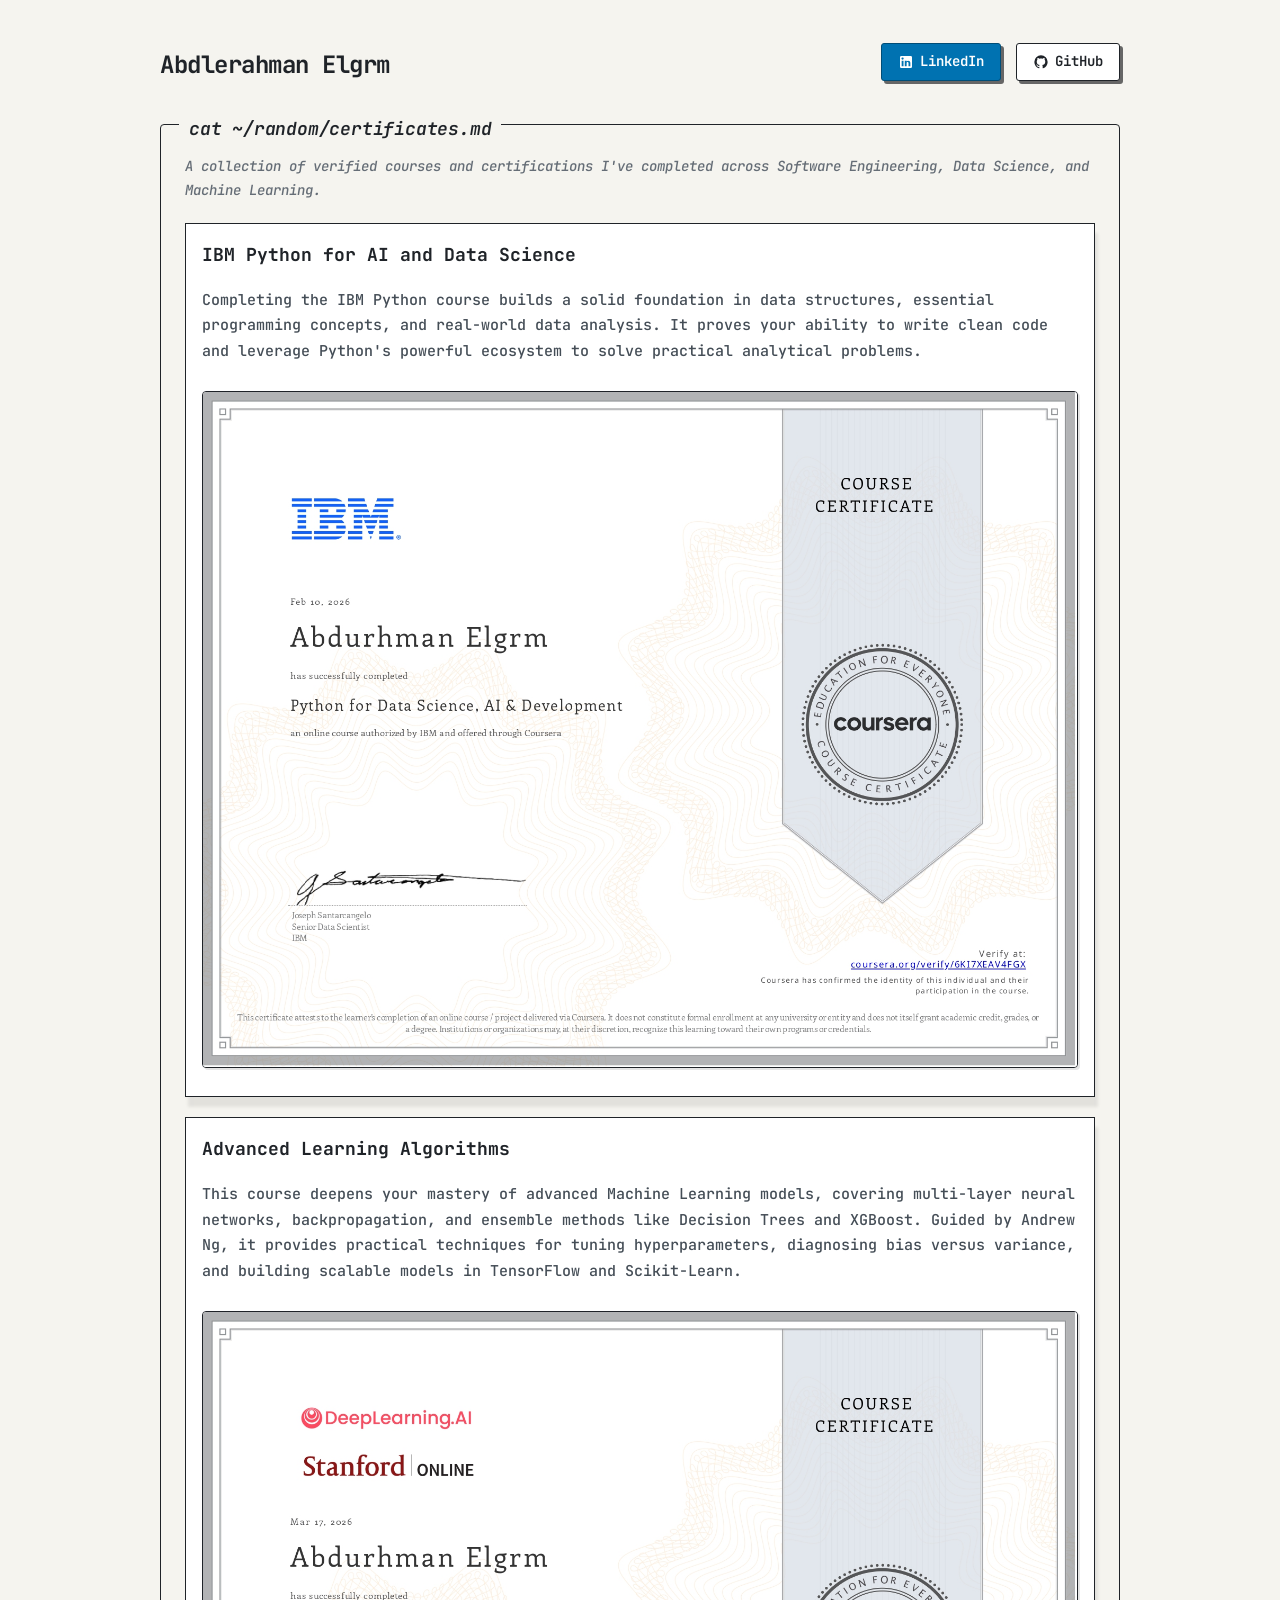
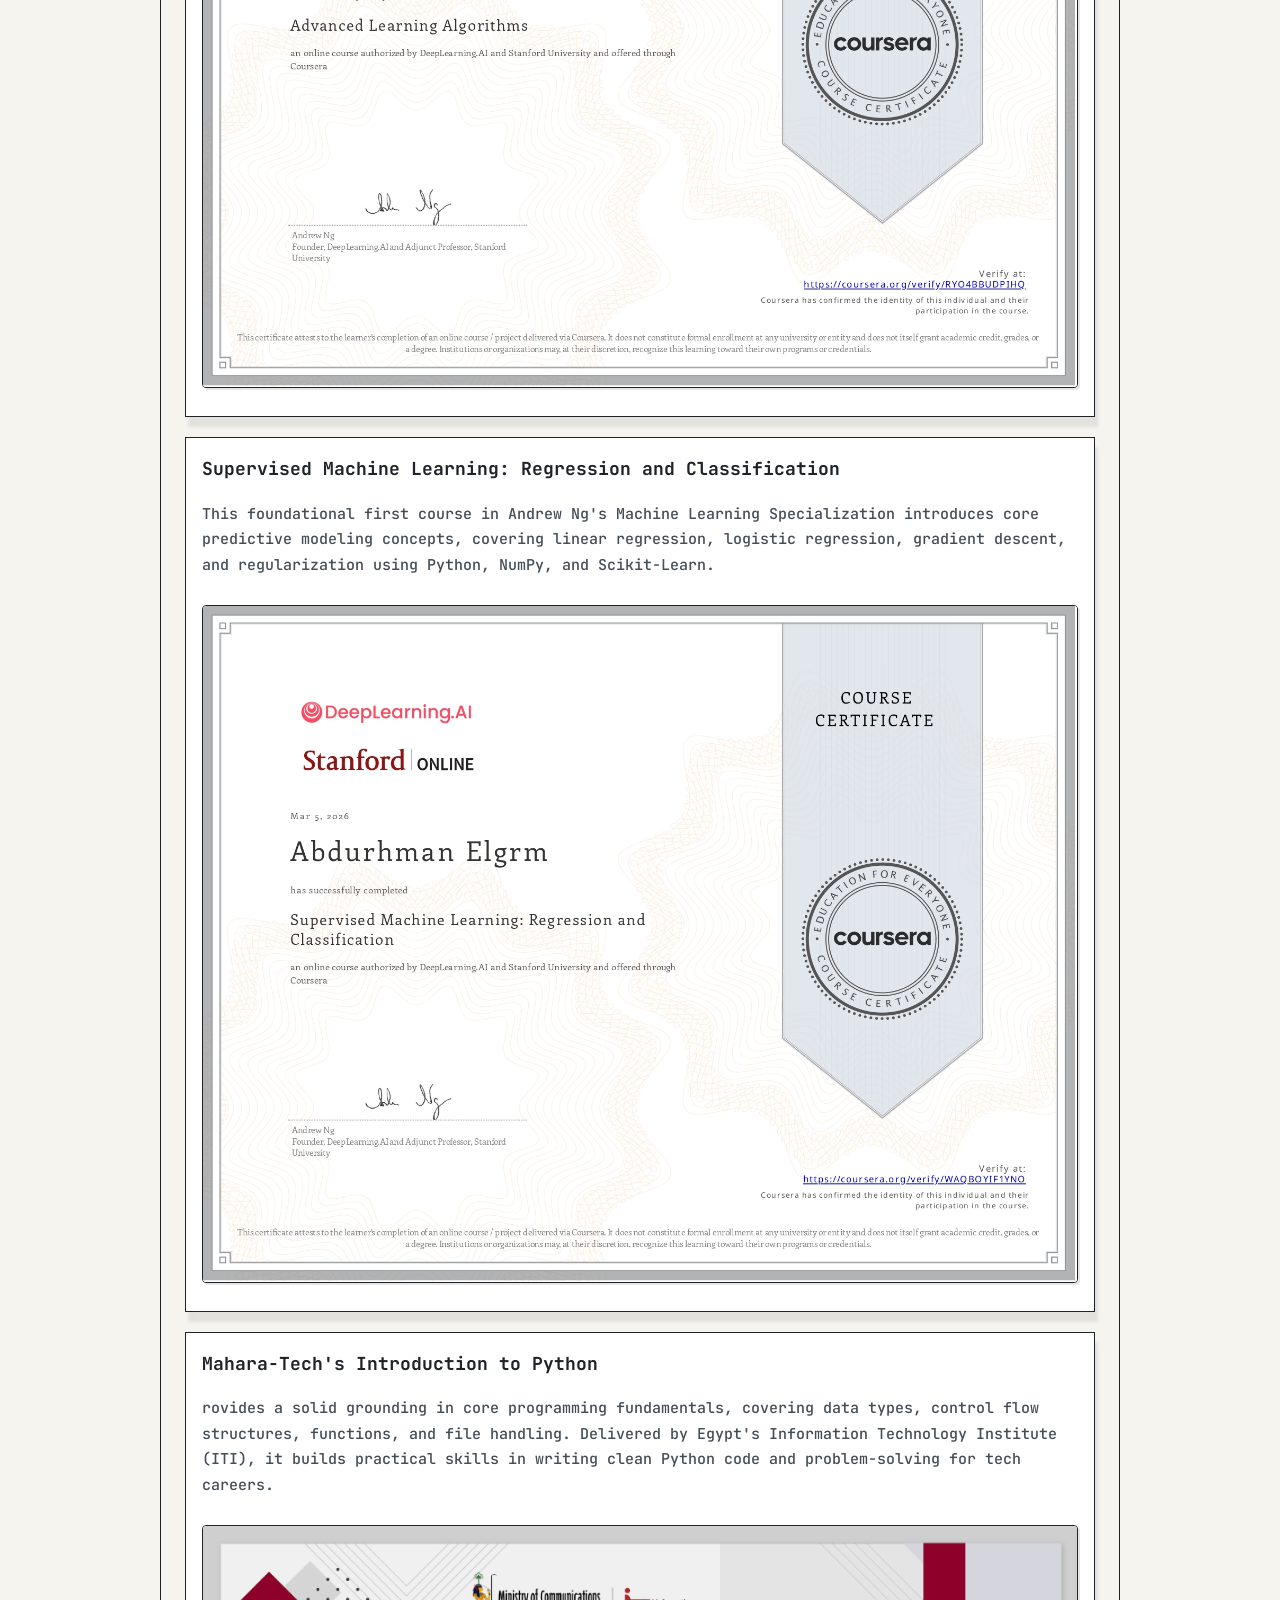
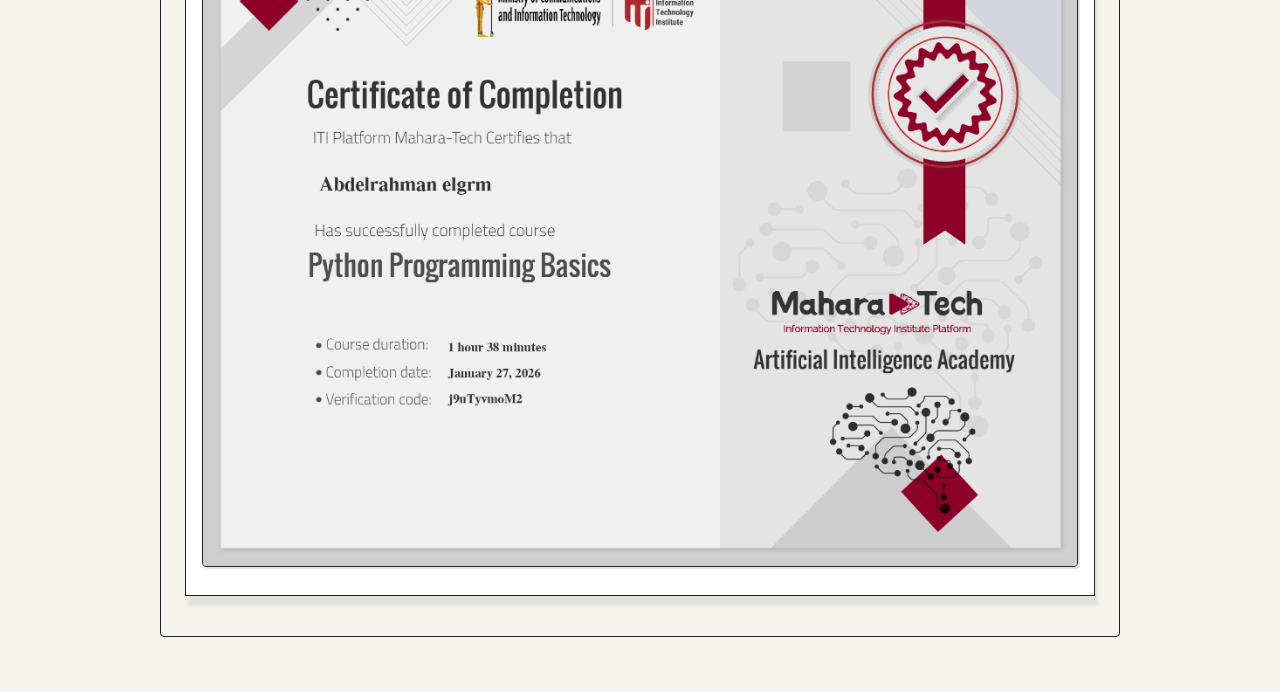
==== certificate.html @ b7257c5e "finish certificates page" ====
<!DOCTYPE html>
<html lang="en">
<head>
    <meta charset="UTF-8">
    <meta name="viewport" content="width=device-width, initial-scale=1.0">
    <title>Certificates</title>
    <link rel="stylesheet" href="style.css">
</head>
<body>
<header class="site-header">
    <h1><a href="index.html">Abdlerahman Elgrm</a></h1>
    <nav class="links">
        <!-- LinkedIn Button -->
        <a href="https://www.linkedin.com/in/abdelrahman-elgrm-075b00363/" class="btn btn-linkedin">
        <svg viewBox="0 0 24 24">
            <path d="M19 3a2 2 0 0 1 2 2v14a2 2 0 0 1-2 2H5a2 2 0 0 1-2-2V5a2 2 0 0 1 2-2h14m-.5 15.5v-5.3a3.26 3.26 0 0 0-3.26-3.26c-.85 0-1.84.52-2.28 1.3v-1.11h-2.79v8.37h2.79v-4.93c0-.77.62-1.4 1.39-1.4a1.4 1.4 0 0 1 1.4 1.4v4.93h2.75M6.88 8.56a1.68 1.68 0 0 0 1.68-1.68c0-.93-.75-1.69-1.68-1.69a1.69 1.69 0 0 0-1.69 1.69c0 .93.76 1.68 1.69 1.68m1.39 9.94v-8.37H5.5v8.37h2.77z"/>
        </svg>
        LinkedIn
        </a>

        <!-- GitHub Button -->
        <a href="https://github.com/Abdurhman-elgrm" class="btn btn-github">
        <svg viewBox="0 0 24 24">
            <path d="M12 2A10 10 0 0 0 2 12c0 4.42 2.87 8.17 6.84 9.5.5.08.66-.23.66-.5v-1.69c-2.77.6-3.36-1.34-3.36-1.34-.46-1.16-1.11-1.47-1.11-1.47-.91-.62.07-.6.07-.6 1 .07 1.53 1.03 1.53 1.03.87 1.52 2.34 1.07 2.91.83.1-.65.35-1.09.63-1.34-2.22-.25-4.55-1.11-4.55-4.92 0-1.11.38-2 1.03-2.71-.1-.25-.45-1.29.1-2.64 0 0 .84-.27 2.75 1.02.79-.22 1.65-.33 2.5-.33.85 0 1.71.11 2.5.33 1.91-1.29 2.75-1.02 2.75-1.02.55 1.35.2 2.39.1 2.64.65.71 1.03 1.6 1.03 2.71 0 3.82-2.34 4.66-4.57 4.91.36.31.69.92.69 1.85V21c0 .27.16.59.67.5C19.14 20.16 22 16.42 22 12A10 10 0 0 0 12 2z"/>
        </svg>
        GitHub
        </a>
    </nav>
</header>

<section class="terminal-block bordered-box">
    <span class="bordered-box-header">cat ~/random/certificates.md</span>
    <p class="section-note">A collection of verified courses and certifications I've completed across Software Engineering, Data Science, and Machine Learning.</p>

    <!-- Certificate 1 -->
    <div class="resourses-card">
        <h3 class="company-name">IBM Python for AI and Data Science</h3>
        <p class="resources-p">Completing the IBM Python course builds a solid foundation in data structures, essential programming concepts, and real-world data analysis. It proves your ability to write clean code and leverage Python's powerful ecosystem to solve practical analytical problems.</p>
        <div class="cert-img-container">
            <img src="certificates/Coursera 6KI7XEAV4FGX_page-0001.jpg" alt="IBM Python Certificate Preview" class="cert-img" />
        </div>

    </div>

    <!-- Certificate 2 -->
    <div class="resourses-card">
        <h3 class="company-name">Advanced Learning Algorithms</h3>
        <p class="resources-p">This course deepens your mastery of advanced Machine Learning models, covering multi-layer neural networks, backpropagation, and ensemble methods like Decision Trees and XGBoost. Guided by Andrew Ng, it provides practical techniques for tuning hyperparameters, diagnosing bias versus variance, and building scalable models in TensorFlow and Scikit-Learn.</p>
        <div class="cert-img-container">
            <img src="certificates/Coursera RYO4BBUDPIHQ_page-0001.jpg" alt="Advanced Learning Algorithms Certificate Preview" class="cert-img" />
        </div>
    </div>

    <!-- Certificate 3 -->
    <div class="resourses-card">
        <h3 class="company-name">Supervised Machine Learning: Regression and Classification</h3>
        <p class="resources-p">This foundational first course in Andrew Ng's Machine Learning Specialization introduces core predictive modeling concepts, covering linear regression, logistic regression, gradient descent, and regularization using Python, NumPy, and Scikit-Learn.</p>
        <div class="cert-img-container">
            <img src="certificates/Coursera WAQBOYIF1YNO_page-0001.jpg" alt="Supervised Machine Learning Certificate Preview" class="cert-img" />
        </div>
  
    </div>

    <!-- Certificate 4 -->
    <div class="resourses-card">
        <h3 class="company-name">Mahara-Tech's Introduction to Python</h3>
        <p class="resources-p">rovides a solid grounding in core programming fundamentals, covering data types, control flow structures, functions, and file handling. Delivered by Egypt's Information Technology Institute (ITI), it builds practical skills in writing clean Python code and problem-solving for tech careers.</p>
        <div class="cert-img-container">
            <img src="certificates/Course_Certificate_En_page-0001.jpg" alt="Full-Stack Certificate Preview" class="cert-img" />
        </div>
    </div>
</section>


    
</body>
</html>
---- style.css ----
/* Import JetBrains Mono for crisp, pleasant terminal typography */
@import url('https://fonts.googleapis.com/css2?family=JetBrains+Mono:ital,wght@0,400;0,500;0,600;0,700;1,400;1,600&display=swap');

* {
  margin: 0;
  padding: 0;
  box-sizing: border-box;
}

body {
  font-family: 'JetBrains Mono', 'Fira Code', 'Cascadia Code', 'Consolas', monospace;
  font-size: 16px;
  font-weight: 500;            /* Pleasant soft bold throughout the site */
  background-color: #F5F4EF;
  color: #1f2328;              /* Soft charcoal for comfortable reading */
  line-height: 1.7;
  padding: 20px 15px;
  -webkit-font-smoothing: antialiased;
}

a {
  color: #1f2328;
  text-decoration: none;
  transition: color 0.2s ease;
}

a:hover {
  color: #000000;
  
}

/* =========================================
   CONTAINERS & SHARED LAYOUT
========================================= */
.site-header,
.terminal-block,
.bordered-box {
  max-width: 960px;
  margin: 0 auto 35px auto;
}

/* =========================================
   HEADER SECTION
========================================= */
.site-header {
  display: flex;
  justify-content: space-between;
  align-items: center;
  padding-top: 15px;
  flex-wrap: wrap;
  gap: 15px;
}

.site-header h1 a {
  color: #1f2328;
  font-size: 1.5rem;
  font-weight: 700;
  letter-spacing: -0.5px;
}

.site-header h1 a:hover {
  background-color: transparent;
  color: #1f2328;
}

.links {
  display: flex;
  align-items: center;
  gap: 15px;
}

/* =========================================
   BORDERED BOX & FLOATING HEADERS
========================================= */
.bordered-box {
  position: relative;
  border: 1.5px solid #1f2328;
  background-color: #F5F4EF;
  padding: 24px;
  border-radius: 4px;
}

.bordered-box-header {
  color: #1f2328;
  position: absolute;
  top: -11px;
  left: 18px;
  background-color: #F5F4EF;
  padding: 0 10px;
  font-family: inherit;
  font-style: italic;
  font-weight: 600;            /* Soft-bold command prompt */
  font-size: 18px;
  letter-spacing: -0.2px;
}

.bordered-box-body {
  display: flex;
  justify-content: space-between;
  align-items: center;
  flex-wrap: wrap;
  gap: 15px;
}

.section-note {
  font-size: 14px;
  font-weight: 500;
  font-style: italic;
  margin: 6px 0 18px 0;
  color: #656d76;
}

p {
  color: #24292f;
  font-size: 15.5px;
  font-weight: 500;            /* Soft bold text */
  line-height: 1.7;
}

/* =========================================
   RETRO BUTTON SYSTEM
========================================= */
.btn {
  display: inline-flex;
  align-items: center;
  justify-content: center;
  gap: 6px;
  padding: 6px 16px;
  font-family: inherit;
  font-size: 14px;
  font-weight: 600;
  text-decoration: none;
  border: 1.5px solid #1f2328;
  box-shadow: 3px 3px 0px #666666;
  cursor: pointer;
  border-radius: 3px;
  transition: transform 0.1s ease, box-shadow 0.1s ease;
}

.btn:active {
  transform: translate(2px, 2px);
  box-shadow: 1px 1px 0px #666666;
}

.btn svg {
  width: 16px;
  height: 16px;
  fill: currentColor;
}

.btn-linkedin {
  background-color: #0072b1;
  color: #ffffff;
  border-color: #004d77;
}

.btn-linkedin:hover {
  color: #ffffff;
  background-color: #000000;
}

.btn-github {
  background-color: #ffffff;
  color: #1f2328;
}

.btn-github svg {
  fill: #1f2328;
}
.btn-github:hover {
  background-color: #000000;
  color: white;
}

.btn-resources {
  background-color: #ffffff;
  color: #1f2328;
}
.btn-resources:hover {
  background-color: #000000;
  color: white;
}


.btn-details {
  width: 75px;
  height: 25px;
  padding: 0;
  font-size: 13px;
  font-weight: 600;
  background-color: #ffffff;
  color: #1f2328;
  line-height: 1;
  gap: 0;
  box-shadow: 2px 2px 0px #888888;
}

.btn-details:hover {
  background-color: #000000;
  color: white;
}

/* =========================================
   BIO SECTION
========================================= */
.bio {
  display: flex;
  justify-content: space-between;
  align-items: flex-start;
  gap: 35px;
  flex-wrap: wrap;
  margin-top: 8px;
}

.bio-text {
  flex: 1;
  min-width: 280px;
}

.bio-text p {
  font-size: 16px;
  font-weight: 500;            /* Pleasant readable soft bold */
  line-height: 1.75;
  margin-bottom: 18px;
  color: #24292f;
}

.bio-text p:last-child {
  margin-bottom: 0;
}

.bio-pic {
  position: relative;
  width: 240px;
  height: 310px;
  margin-top: 6px;
  border-radius: 8px;
  border: 1.5px solid #1f2328;
  overflow: hidden;
  cursor: pointer;
  flex-shrink: 0;
  box-shadow: 4px 4px 0px rgba(0, 0, 0, 0.15);
  transition: border-color 0.3s ease, box-shadow 0.3s ease, transform 0.3s ease;
}

.bio-pic img {
  position: absolute;
  top: 0;
  left: 0;
  width: 100%;
  height: 100%;
  object-fit: cover;
  transition: opacity 0.4s ease, transform 0.4s ease;
}

.bio-pic .img-primary {
  opacity: 1;
}

.bio-pic .img-hover {
  opacity: 0;
}

.bio-pic:hover {
  border-color: #0969da;
  box-shadow: 6px 6px 0px rgba(9, 105, 218, 0.25);
  transform: translateY(-2px);
}

.bio-pic:hover .img-primary {
  opacity: 0;
  transform: scale(1.04);
}

.bio-pic:hover .img-hover {
  opacity: 1;
  transform: scale(1.04);
}

/* =========================================
   EXPERIENCE SECTION
========================================= */
.experience-card {
  display: flex;
  justify-content: space-between;
  align-items: flex-start;
  background-color: #ffffff;
  border: 1.5px solid #1f2328;
  border-radius: 6px;
  padding: 16px 18px;
  width: 100%;
  box-sizing: border-box;
  margin-bottom: 16px;
  box-shadow: 3px 3px 0px rgba(0, 0, 0, 0.08);
  transition: transform 0.2s ease, box-shadow 0.2s ease;
}

.experience-card:hover {
  transform: translateY(-1px);
  box-shadow: 4px 4px 0px rgba(0, 0, 0, 0.12);
}

.experience-card:last-child {
  margin-bottom: 0;
}

.card-left {
  display: flex;
  gap: 16px;
  align-items: flex-start;
}

.logo-container {
  width: 48px;
  height: 48px;
  border: 1px solid #d0d7de;
  border-radius: 6px;
  display: flex;
  align-items: center;
  justify-content: center;
  flex-shrink: 0;
  background-color: #fafbfc;
  overflow: hidden;
  padding: 4px;
}

/* Larger Logo for Projects */
.logo-container.project1,
.logo-container.logo-large {
  width: 70px;                /* Bigger width */
  height: 70px;               /* Bigger height */
  border-radius: 8px;
  padding: 6px;
}

.logo-container img {
  width: 100%;
  height: 100%;
  object-fit: contain;
}

.details {
  display: flex;
  flex-direction: column;
}

.company-name {
  font-size: 18px;
  font-weight: 700;
  color: #1f2328;
  margin-bottom: 2px;
}

.job-title {
  font-size: 14.5px;
  font-weight: 500;
  color: #57606a;
  margin-bottom: 8px;
}

.card-right {
  display: flex;
  flex-direction: column;
  align-items: flex-end;
  gap: 4px;
  text-align: right;
}

.card-right .date {
  font-size: 13.5px;
  font-weight: 600;
  color: #57606a;
}

.card-right .GPA {
  font-size: 13px;
  font-weight: 700;
  color: #57606a;
  background-color: #F5F4EF;
  border: 1px solid #05080a66;
  padding: 2px 8px;
  border-radius: 12px;
}

.experience-desc {
  font-size: 14px;
  font-weight: 500;
  color: #444d56;
  line-height: 1.6;
  margin-top: 6px;
  max-width: 620px;
}

.experience-desc strong {
  color: #0969da;
  font-weight: 700;
}

.project1,
.logo-container.project1 {
  width: 140px;
  height: 80px;
  background-color: rgba(0, 0, 0, 0.886);
}
.project2,
.logo-container.project2 {
  width: 140px;
  height: 80px;
  background-color: white;
}
.project3,
.logo-container.project3 {
  width: 140px;
  height: 80px;
  background-color: rgb(56, 54, 54);
}
.project4,
.logo-container.project4 {
  width: 140px;
  height: 80px;
  background-color: rgb(12, 12, 12);
}
.dash-list {
  list-style: none;
}

.dash-list li {
  margin-bottom: 6px;
}

.dash-list li::before {
  content: "- ";
  color: #8b949e;
}
.resourses-card{
  display: flex;
  justify-content: space-between;
  align-items: flex-start;
  background-color: #ffffff;
  border: 1.5px solid #1f2328;
  padding: 16px 16px;
  width: 100%;
  box-sizing: border-box;
  margin-bottom: 16px;
  box-shadow: 3px 10px 3px rgba(0, 0, 0, 0.08);
  transition: transform 0.2s ease, box-shadow 0.2s ease;
  flex-direction: column;
  gap: 15px;
  margin-top: 20px;
  


}
.resources-p{
  font-size: 15px;
  font-style: normal;
  color: #444d56;
}

.book-category {
  color: #8b949e;
  font-size: 0.8rem;
  margin: 16px 0 8px 0;
  letter-spacing: 0.03em;
}

.book-title {
  color: #c9d1d9;
}

.book-author {
  color: #8b949e;
  font-size: 0.88rem;
}

.random-links {
  display: flex;
  gap: 0;
  margin-top: 16px;
}

.btn-random {
  flex: 1;
  text-align: left;
  background-color: #F5F4EF;
  color: #000000;
  border: 1.5px solid #ffffff;
  padding: 10px 0;
  font-family: 'JetBrains Mono', 'Fira Code', 'Cascadia Code', 'Consolas', monospace;
  font-size: 0.9rem;
  font-weight: 600;
  transition: background-color 0.2s, color 0.2s;
  border-radius: 0;
  margin: 2px;

  
}

.btn-random + .btn-random {
  border-left: none;
}

.btn-random:hover {
  background-color: rgb(43, 43, 43);
  color: white;
  text-decoration: none;
}
.stage {
  position: relative;          /* anchor for absolute children */
  width: 100%;
  height: 520px;
  background-color: #111;
  background-image:
    linear-gradient(rgba(255,255,255,0.03) 1px, transparent 1px),
    linear-gradient(90deg, rgba(255,255,255,0.03) 1px, transparent 1px);
  background-size: 40px 40px;  /* grid lines */
  overflow: hidden;             /* covers that drift out vanish at the edge */
  border: 1.5px solid #1f2328;
  border-bottom: none;
  border-radius: 4px 4px 0 0;
}

/* ── Each album cover ── */
.cover {
  position: absolute;          /* free-floats inside .stage */
  width: 90px;
  height: 90px;
  object-fit: cover;
  cursor: pointer;
  border: 2px solid transparent;
  transition: border-color 0.2s;
  user-select: none;
}

.cover:hover {
  border-color: #00e5ff;       /* highlight on hover */
  z-index: 10;
}

.cover.paused {
  border-color: #ff4d4d;       /* red border when frozen */
  opacity: 0.85;
}

/* --- Top-Left Control Panel --- */
.music-controls {
  position: absolute;
  top: 15px;
  left: 15px;
  background: rgba(245, 244, 239, 0.95);
  color: #1f2328;
  padding: 12px 16px;
  font-family: 'JetBrains Mono', monospace;
  font-size: 13px;
  z-index: 100;
  border-radius: 4px;
  box-shadow: 0 4px 12px rgba(0,0,0,0.3);
  min-width: 200px;
}

.controls-title {
  font-weight: bold;
  font-size: 14px;
  margin-bottom: 2px;
}

.controls-sub {
  color: #555;
  font-size: 12px;
}

.speed-row {
  margin-top: 10px;
  display: flex;
  flex-direction: column;
  gap: 4px;
  font-size: 12px;
}

.speed-row input[type="range"] {
  width: 100%;
  accent-color: #000;
  cursor: pointer;
}

/* --- Bottom-Left Hover Card --- */
.hover-card {
  position: absolute;
  bottom: 20px;
  left: 20px;
  background: rgba(245, 244, 239, 0.95);
  color: #1f2328;
  padding: 12px 16px;
  display: flex;
  align-items: center;
  gap: 14px;
  z-index: 100;
  border-radius: 4px;
  box-shadow: 0 4px 15px rgba(0,0,0,0.4);
  opacity: 0;
  transition: opacity 0.2s ease;
  pointer-events: none;
  min-width: 240px;
}

.hover-card.visible {
  opacity: 1;
}

.tooltip-thumb {
  width: 50px;
  height: 50px;
  object-fit: cover;
  border: 1px solid #1f2328;
  flex-shrink: 0;
}

.hover-info {
  display: flex;
  flex-direction: column;
}

.hover-label {
  font-size: 11px;
  color: #777;
  font-family: monospace;
}

.tooltip-album {
  font-size: 15px;
  font-weight: bold;
  margin: 2px 0 0 0;
  color: #000;
}

.tooltip-artist {
  font-size: 13px;
  color: #444;
  margin: 0;
}

/* --- Mood Lists Section --- */
.mood-container {
  margin-top: 0;
  display: flex;
  flex-direction: column;
  gap: 18px;
  background-color: #E8E6DF;
  padding: 22px;
  border: 1.5px solid #1f2328;
  border-radius: 0 0 4px 4px;
  width: 100%;
}

.mood-row {
  display: flex;
  align-items: flex-start;
  gap: 15px;
}

.mood-tag {
  font-family: 'JetBrains Mono', monospace;
  font-weight: 800;
  font-size: 11px;
  line-height: 1.2;
  padding: 10px 12px;
  text-align: center;
  min-width: 85px;
  color: #1f2328;
  letter-spacing: 0.5px;
  flex-shrink: 0;
}

.tag-cyan {
  background-color: #4ee0b5;
}

.tag-coral {
  background-color: #ff6565;
}

.mood-headliners {
  font-family: 'JetBrains Mono', monospace;
  font-weight: 800;
  font-size: 15px;
  line-height: 1.25;
  color: #1f2328;
  min-width: 140px;
  flex-shrink: 0;
}

.mood-artists {
  font-family: 'JetBrains Mono', monospace;
  font-size: 11.5px;
  font-weight: 700;
  color: #333;
  line-height: 1.6;
  letter-spacing: 0.2px;
}

/* --- Certificate Preview Images --- */
.cert-img-container {
  width: 100%;
  margin: 12px 0;
  border: 1.5px solid #1f2328;
  border-radius: 4px;
  overflow: hidden;
  background-color: #fafbfc;
  box-shadow: 2px 2px 0px rgba(0, 0, 0, 0.1);
}

.cert-img {
  width: 100%;
  height: auto;
  display: block;
  object-fit: contain;
  transition: transform 0.2s ease;
}

.cert-img:hover {
  transform: scale(1.01);
}
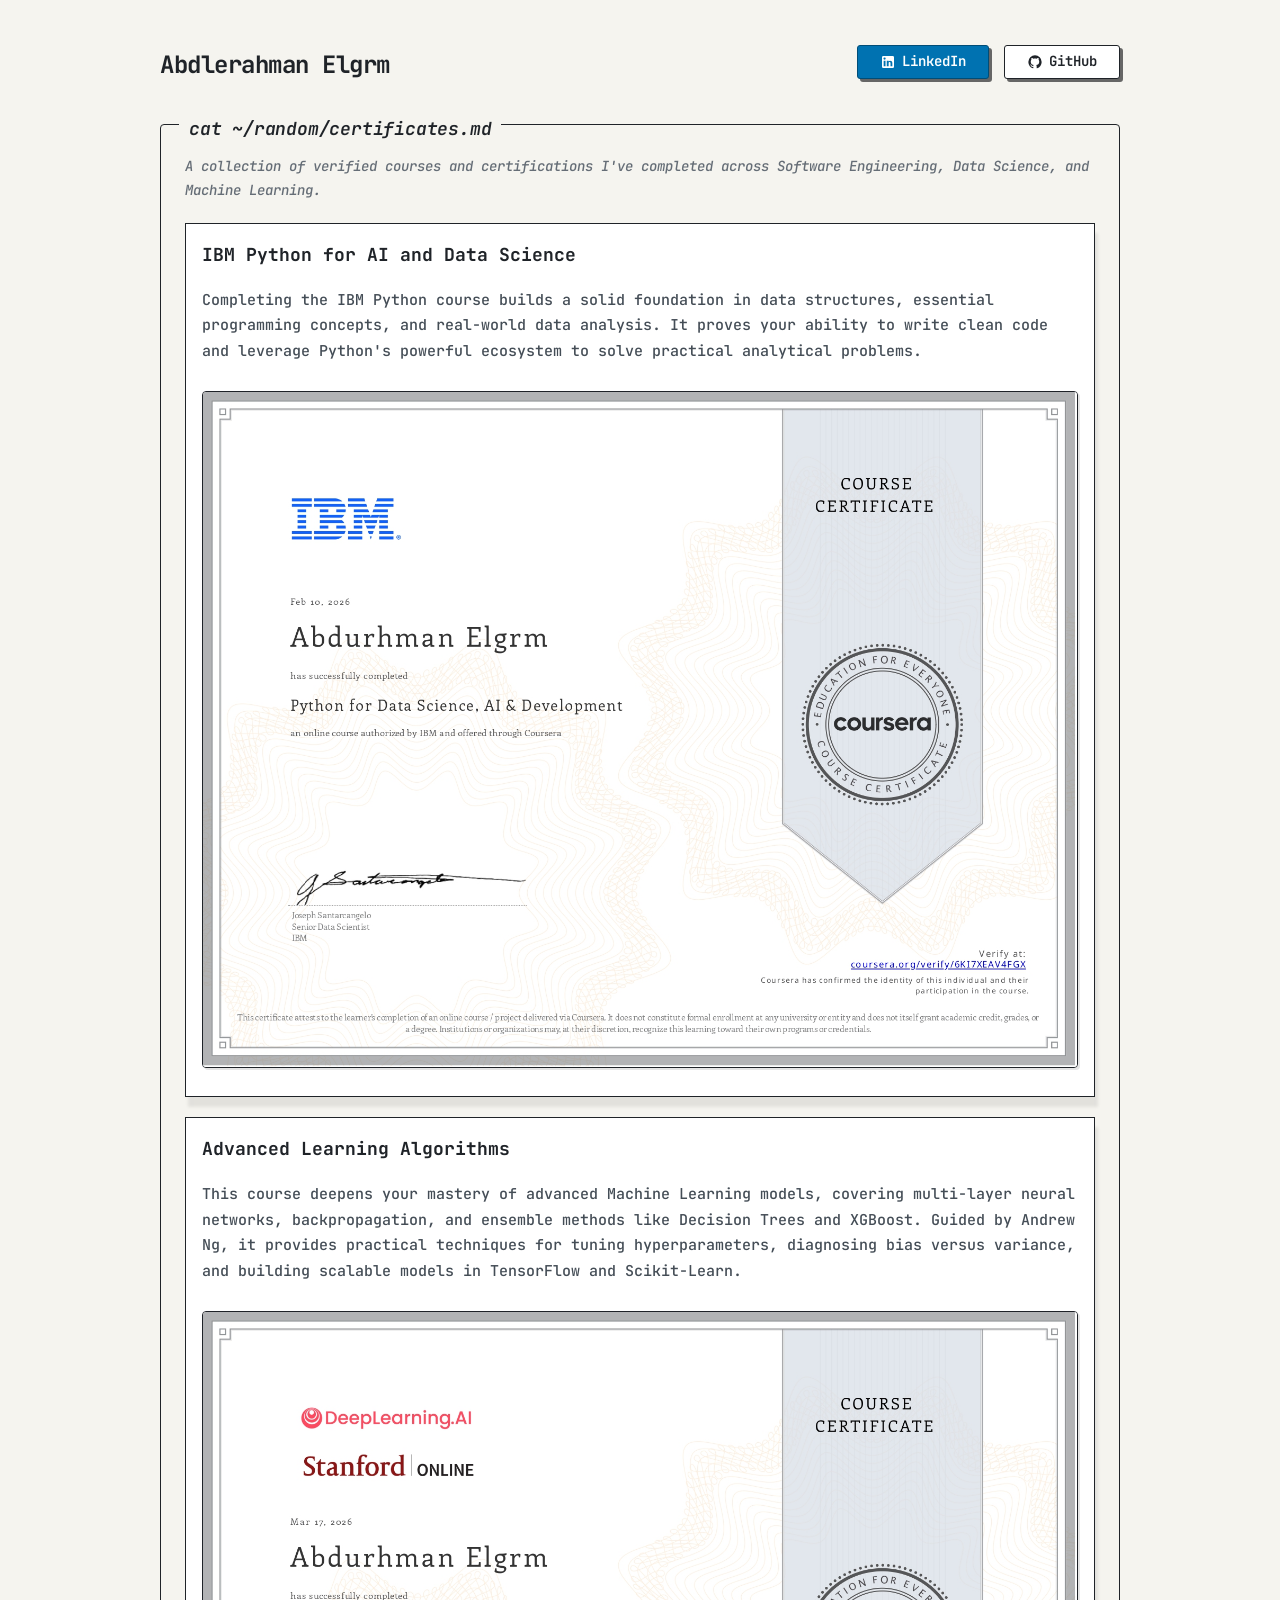
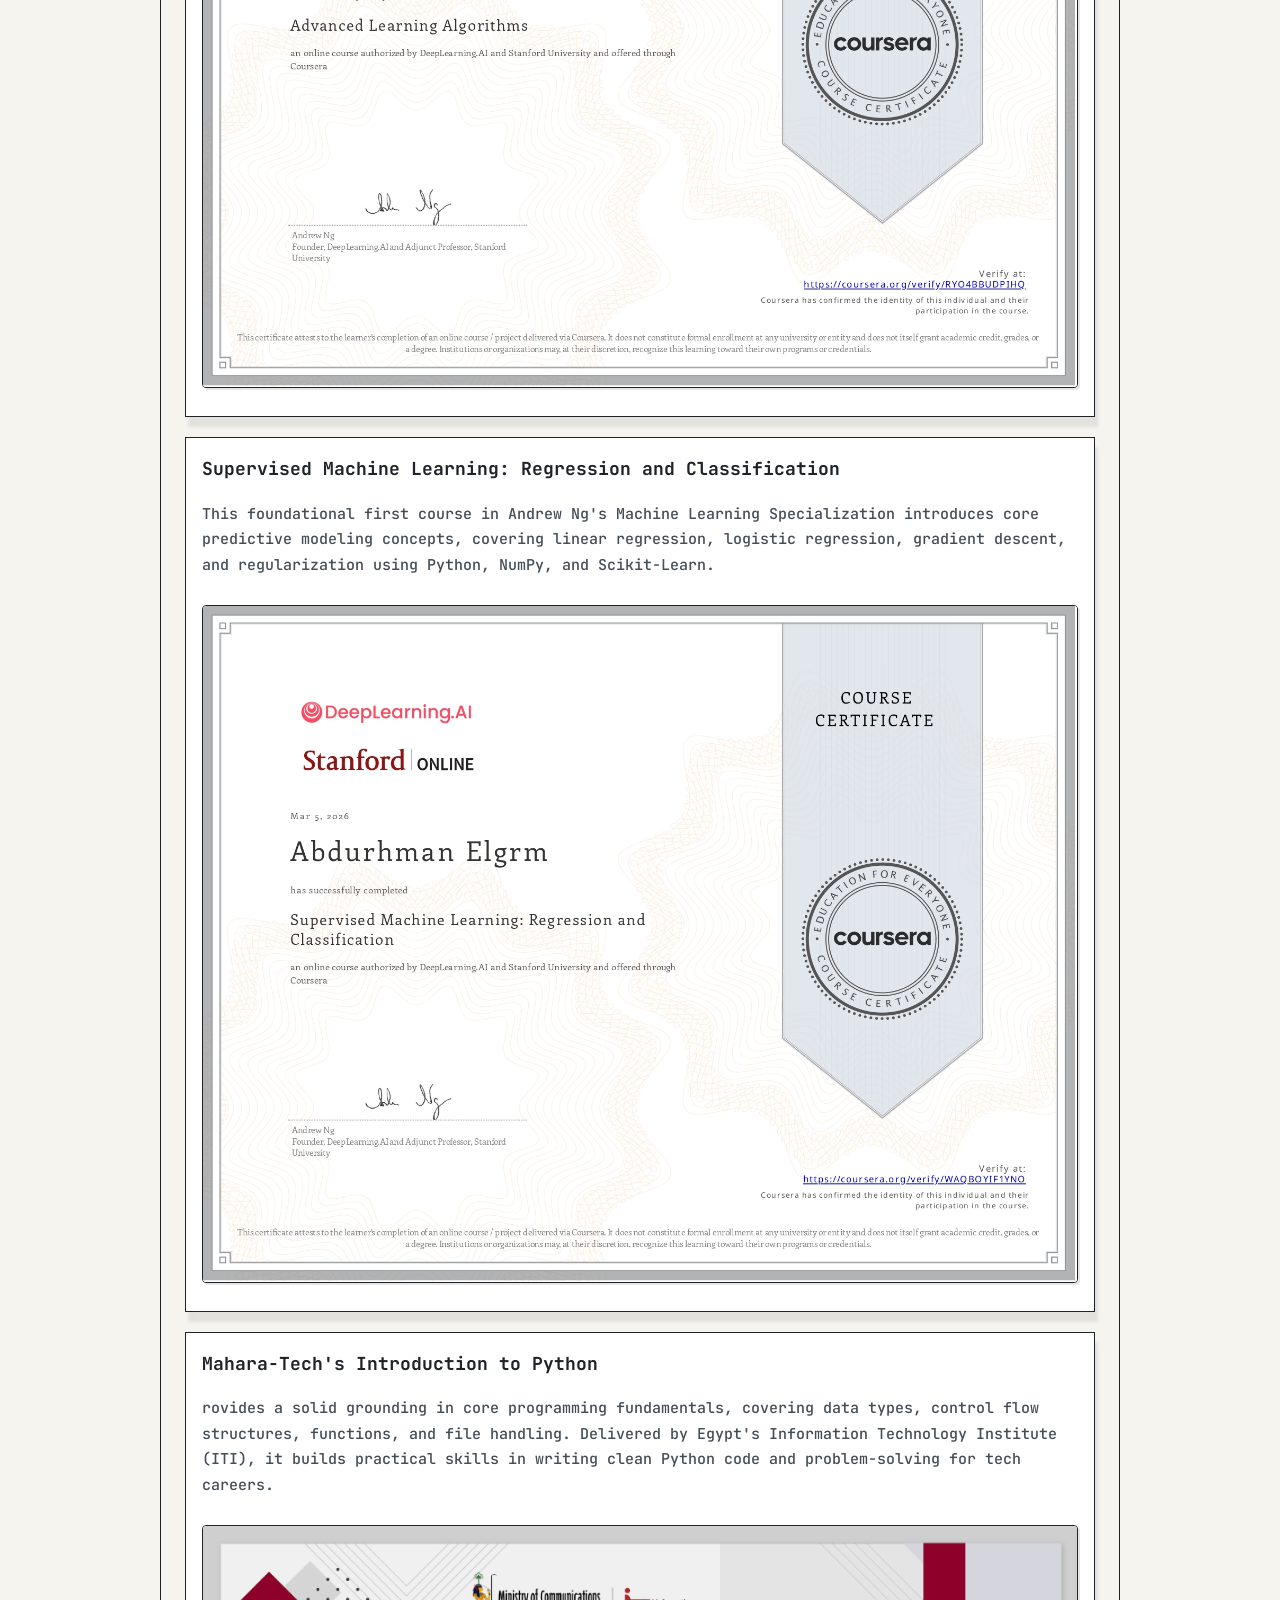
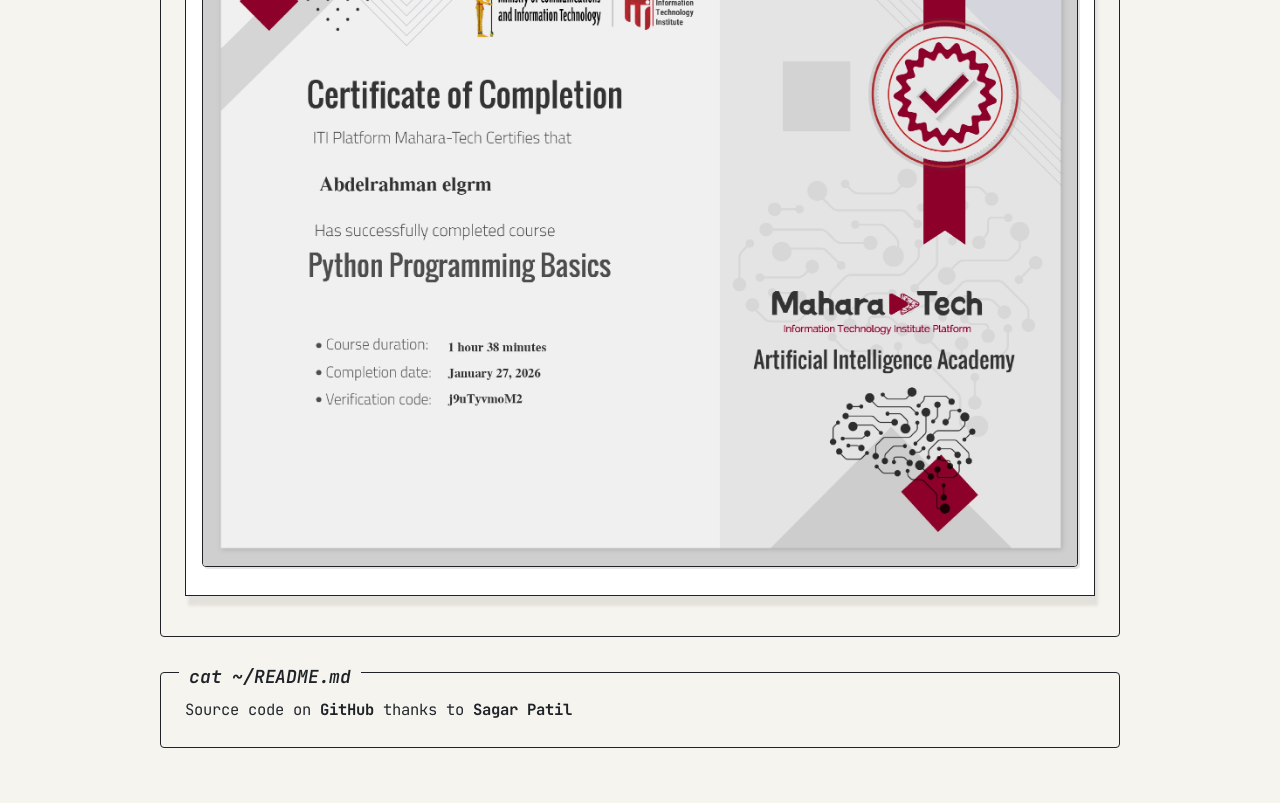
==== commit 806bea43: "final touches" ====
--- a/certificate.html
+++ b/certificate.html
@@ -4,6 +4,8 @@
     <meta charset="UTF-8">
     <meta name="viewport" content="width=device-width, initial-scale=1.0">
     <title>Certificates</title>
+    <link rel="icon" type="image/png" href="favicon.png">
+    <link rel="shortcut icon" href="favicon.png" type="image/png">
     <link rel="stylesheet" href="style.css">
 </head>
 <body>
@@ -71,7 +73,9 @@
     </div>
 </section>
 
-
-    
+<div class="bordered-box">
+    <span class="bordered-box-header">cat ~/README.md</span>
+    <div class="bordered-box-body"><p>Source code on <a href="https://github.com/sagarreddypatil/portfolio-website">GitHub</a> thanks to <a>Sagar Patil</a></p></div>
+</div>
 </body>
 </html>
--- a/style.css
+++ b/style.css
@@ -125,7 +125,7 @@
   align-items: center;
   justify-content: center;
   gap: 6px;
-  padding: 6px 16px;
+  padding: 4px 22px;
   font-family: inherit;
   font-size: 14px;
   font-weight: 600;
@@ -720,3 +720,215 @@
 .cert-img:hover {
   transform: scale(1.01);
 }
+.category-tag {
+  display: inline-block;
+  background-color: #e0e7ff;
+  color: #3730a3;
+  font-size: 11px;
+  font-weight: 700;
+  padding: 3px 8px;
+  border-radius: 2px;
+  margin-bottom: 15px;
+  letter-spacing: 0.5px;
+  margin-top: 15px;
+}
+
+.accordion {
+  display: flex;
+  flex-direction: column;
+  gap: 12px;
+}
+
+.accordion-item {
+  background-color: #ffffff;
+  border: 1.5px solid #1f2328;
+  border-radius: 4px;
+  overflow: hidden;
+  box-shadow: 2px 2px 0px rgba(0,0,0,0.08);
+}
+
+.accordion-header {
+  display: flex;
+  justify-content: space-between;
+  align-items: center;
+  padding: 14px 18px;
+  cursor: pointer;
+  user-select: none;
+  background-color: #ffffff;
+  transition: background-color 0.2s ease;
+}
+
+.accordion-header:hover {
+  background-color: #f6f8fa;
+}
+
+.question-text {
+  font-weight: 700;
+  font-size: 15px;
+  color: #1f2328;
+}
+
+.header-actions {
+  display: flex;
+  align-items: center;
+  gap: 6px;
+}
+
+.permalink-btn,
+.toggle-icon {
+  display: inline-flex;
+  align-items: center;
+  justify-content: center;
+  width: 24px;
+  height: 24px;
+  border: 1px solid #d0d7de;
+  background-color: #fafbfc;
+  font-family: monospace;
+  font-size: 13px;
+  color: #57606a;
+  border-radius: 3px;
+}
+
+.accordion-body {
+  max-height: 0;
+  overflow: hidden;
+  transition: max-height 0.3s ease, padding 0.3s ease;
+  padding: 0 18px;
+  border-top: 0px solid #e1e4e8;
+  background-color: #ffffff;
+  font-weight: 300;
+  font-size: 6px;
+}
+
+.accordion-body p {
+  font-weight: 300;
+  font-size: 13px;
+}
+
+/* Expanded state */
+.accordion-item.active .accordion-body {
+  max-height: 200px; /* Adjust according to text length */
+  padding: 14px 18px;
+  border-top: 1px solid #e1e4e8;
+}
+
+.accordion-item.active .accordion-header {
+  border-bottom: 1px solid #e1e4e8;
+}
+.bordered-box-body.p {
+  font-size: 13px;
+  color: #24292f;
+}
+
+.bordered-box-body p {
+  font-weight: normal;
+}
+
+.bordered-box-body p a {
+  font-weight: bold;
+}
+
+.bio-text p {
+  font-weight: normal;
+}
+/* Hidden by default, covers the full screen */
+/* Isolated Modal Overlay */
+.alaraby-modal-overlay {
+  display: none; /* Hidden by default */
+  position: fixed;
+  top: 0;
+  left: 0;
+  width: 100%;
+  height: 100%;
+  background-color: rgba(0, 0, 0, 0.5);
+  justify-content: center;
+  align-items: center;
+  z-index: 9999; /* Keeps it safely on top of everything else */
+}
+
+/* Isolated Modal Container Box */
+.alaraby-modal-content {
+  background: #ffffff;
+  width: 90%;
+  max-width: 800px;
+  max-height: 85vh;
+  border-radius: 4px;
+  display: flex;
+  flex-direction: column;
+  box-shadow: 0 4px 15px rgba(0,0,0,0.2);
+  box-sizing: border-box;
+}
+
+/* Modal Header */
+.alaraby-modal-header {
+  display: flex;
+  justify-content: space-between;
+  align-items: flex-start;
+  padding: 20px;
+  border-bottom: 1px solid #e0e0e0;
+}
+
+.alaraby-modal-header h2 {
+  margin: 0 0 4px 0;
+  font-size: 20px;
+}
+
+.alaraby-modal-header p {
+  margin: 0;
+  color: #666;
+  font-size: 14px;
+}
+
+/* Unique Close Button */
+.alaraby-close-btn {
+  background: #f8f8f8;
+  border: 1px solid #ccc;
+  font-size: 18px;
+  width: 30px;
+  height: 30px;
+  cursor: pointer;
+  display: flex;
+  align-items: center;
+  justify-content: center;
+  border-radius: 4px;
+}
+
+/* Scrollable Body Section */
+.alaraby-modal-body {
+  padding: 20px;
+  overflow-y: auto; 
+  max-height: 60vh;
+}
+
+/* Grid Layout for Pictures */
+.alaraby-image-grid {
+  display: grid;
+  grid-template-columns: 1fr 1fr;
+  gap: 20px;
+}
+
+/* Individual Card Styling */
+.alaraby-img-card {
+  border: 1px solid #dcdcdc;
+  padding: 10px;
+  background: #fff;
+}
+
+.alaraby-img-card img {
+  width: 100%;
+  height: auto;
+  display: block;
+}
+
+.alaraby-img-card p {
+  margin: 10px 0 0 0;
+  font-size: 14px;
+  color: #333;
+}
+
+/* Responsive layout for smaller screens */
+@media (max-width: 600px) {
+  .alaraby-image-grid {
+    grid-template-columns: 1fr;
+  }
+}
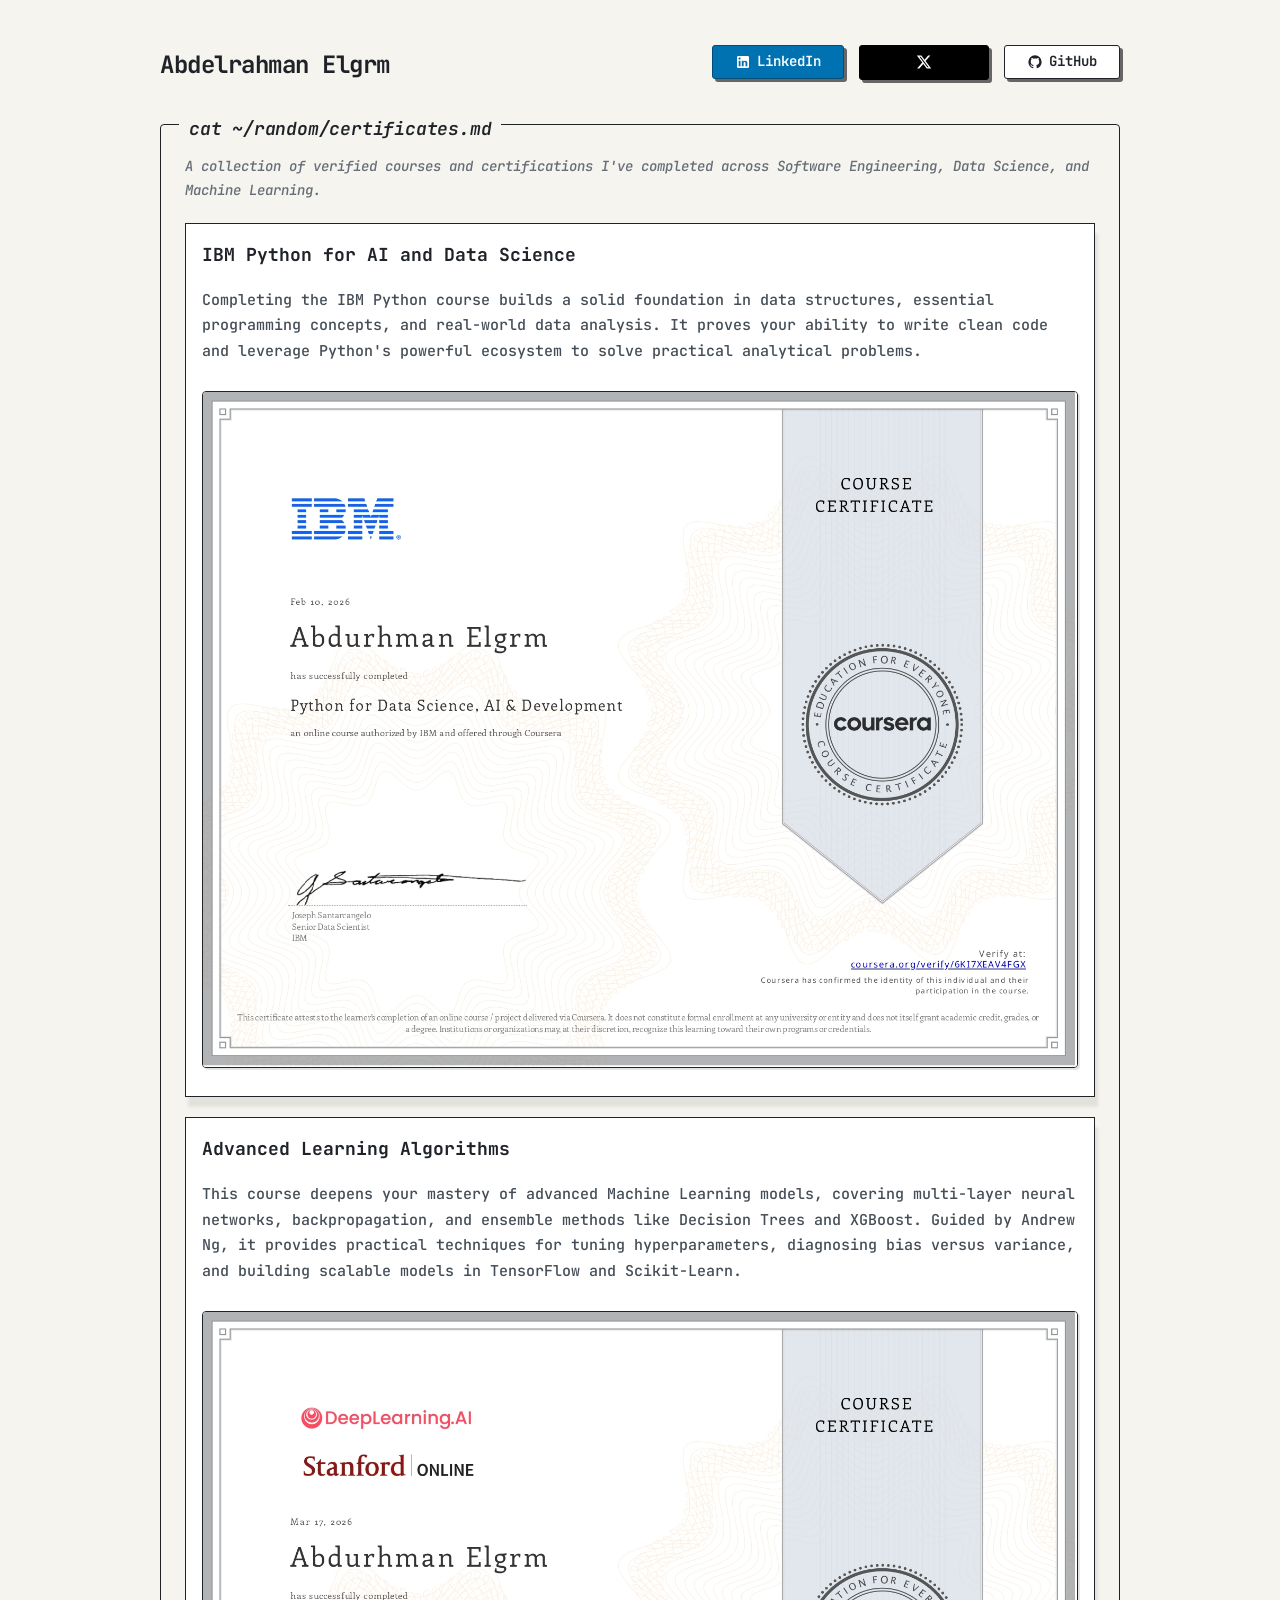
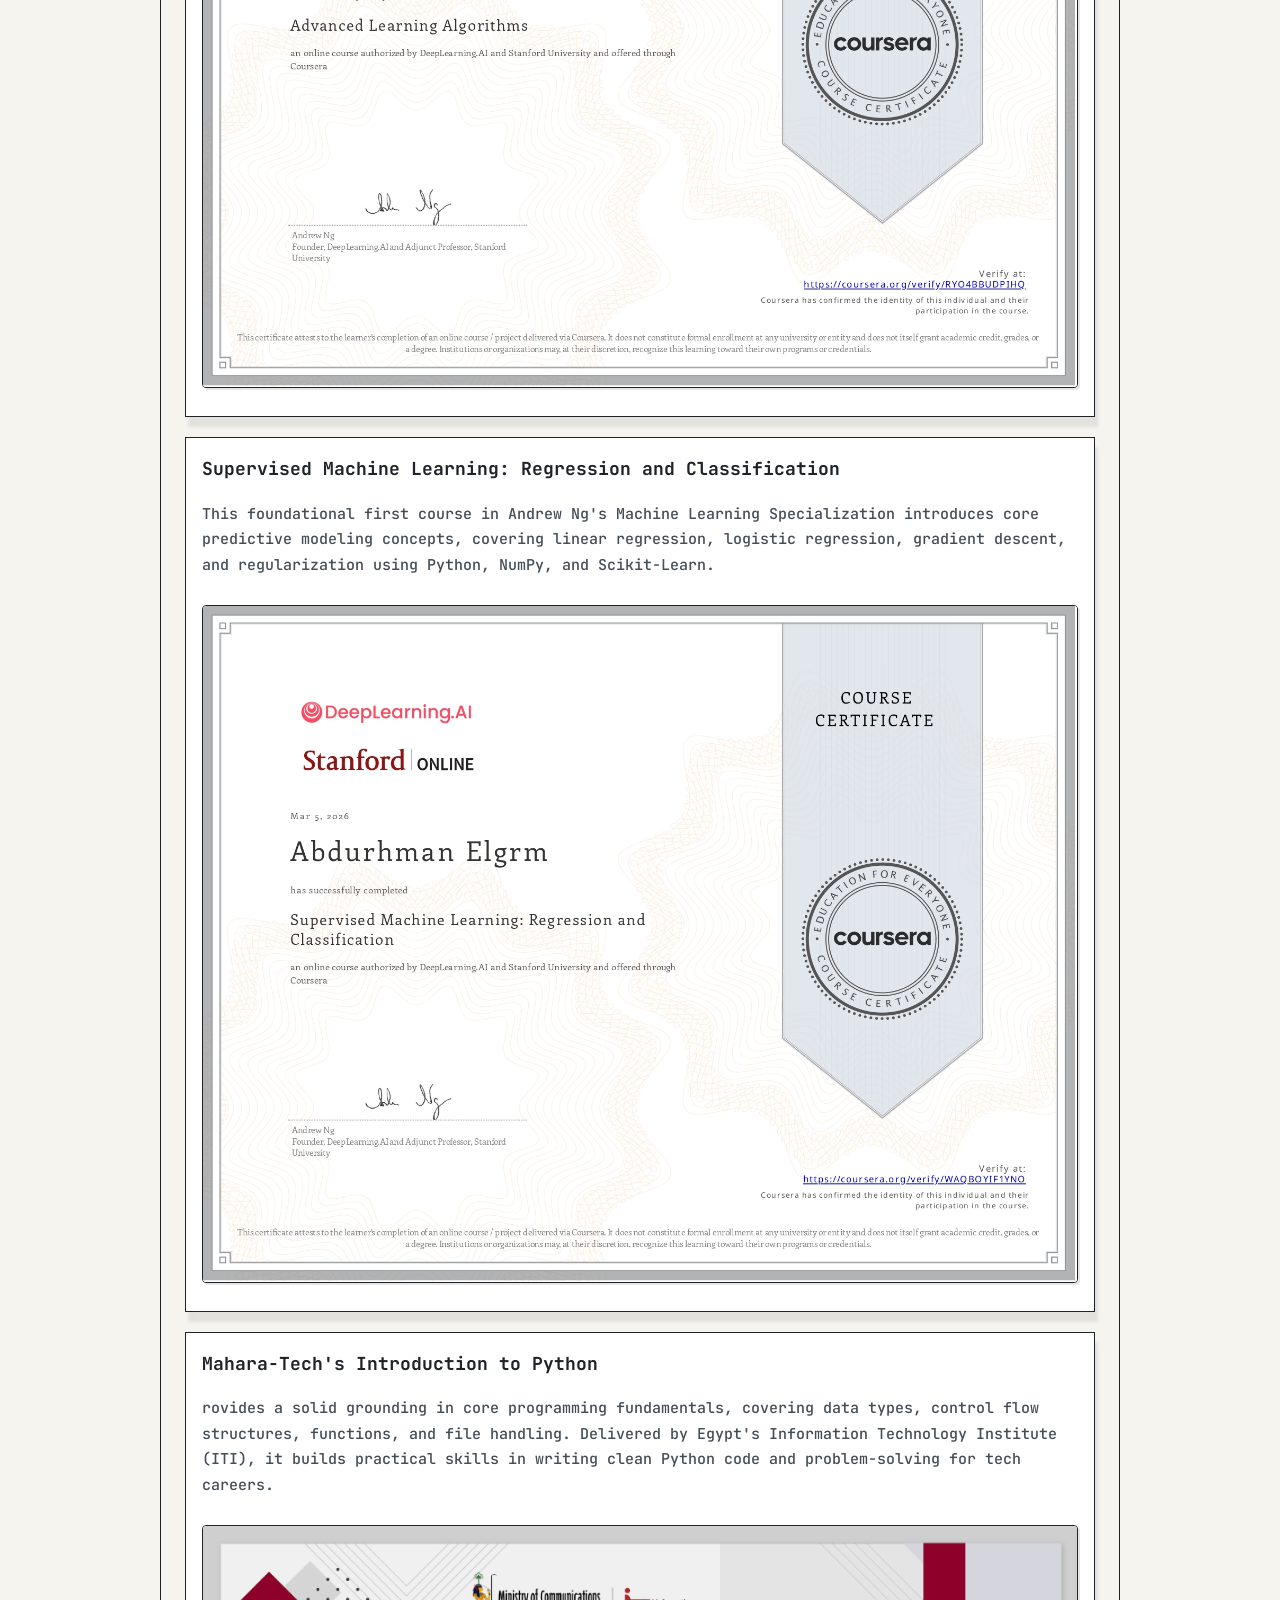
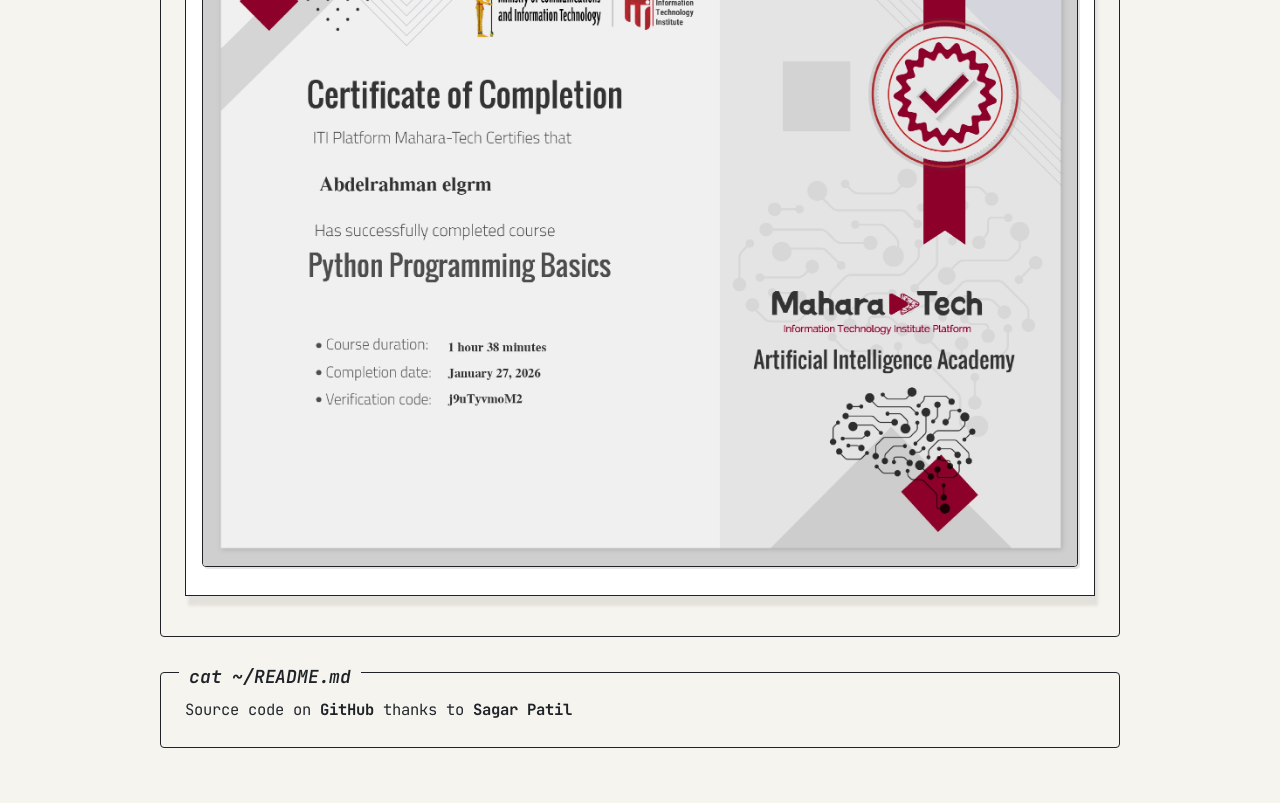
==== commit d561c65a: "add kaggle section + add x button + fix heading name" ====
--- a/certificate.html
+++ b/certificate.html
@@ -10,7 +10,7 @@
 </head>
 <body>
 <header class="site-header">
-    <h1><a href="index.html">Abdlerahman Elgrm</a></h1>
+    <h1><a href="index.html">Abdelrahman Elgrm</a></h1>
     <nav class="links">
         <!-- LinkedIn Button -->
         <a href="https://www.linkedin.com/in/abdelrahman-elgrm-075b00363/" class="btn btn-linkedin">
@@ -18,6 +18,14 @@
             <path d="M19 3a2 2 0 0 1 2 2v14a2 2 0 0 1-2 2H5a2 2 0 0 1-2-2V5a2 2 0 0 1 2-2h14m-.5 15.5v-5.3a3.26 3.26 0 0 0-3.26-3.26c-.85 0-1.84.52-2.28 1.3v-1.11h-2.79v8.37h2.79v-4.93c0-.77.62-1.4 1.39-1.4a1.4 1.4 0 0 1 1.4 1.4v4.93h2.75M6.88 8.56a1.68 1.68 0 0 0 1.68-1.68c0-.93-.75-1.69-1.68-1.69a1.69 1.69 0 0 0-1.69 1.69c0 .93.76 1.68 1.69 1.68m1.39 9.94v-8.37H5.5v8.37h2.77z"/>
         </svg>
         LinkedIn
+        </a>
+
+        <!-- X (Twitter) Button -->
+        <a href="https://x.com/AAELGRM" class="btn btn-x" target="_blank">
+        <svg viewBox="0 0 24 24">
+            <path d="M18.244 2.25h3.308l-7.227 8.26 8.502 11.24H16.17l-5.214-6.817L4.99 21.75H1.68l7.73-8.835L1.254 2.25H8.08l4.713 6.231zm-1.161 17.52h1.833L7.084 4.126H5.117z"/>
+        </svg>
+      
         </a>
 
         <!-- GitHub Button -->
--- a/style.css
+++ b/style.css
@@ -159,6 +159,23 @@
   background-color: #000000;
 }
 
+.btn-x {
+  background-color: #000000;
+  color: #ffffff;
+  border-color: #000000;
+  min-width: 130px;
+  min-height: 35px;
+}
+
+.btn-x svg {
+  fill: #ffffff;
+}
+
+.btn-x:hover {
+  background-color: #333333;
+  color: #ffffff;
+}
+
 .btn-github {
   background-color: #ffffff;
   color: #1f2328;
@@ -484,15 +501,15 @@
   text-align: left;
   background-color: #F5F4EF;
   color: #000000;
-  border: 1.5px solid #ffffff;
+  border: 1.5px solid #0a0909;
   padding: 10px 0;
-  font-family: 'JetBrains Mono', 'Fira Code', 'Cascadia Code', 'Consolas', monospace;
-  font-size: 0.9rem;
+  font-family:  monospace;
+  font-size: 1rem;
   font-weight: 600;
   transition: background-color 0.2s, color 0.2s;
   border-radius: 0;
   margin: 2px;
-
+  
   
 }
 
@@ -501,7 +518,7 @@
 }
 
 .btn-random:hover {
-  background-color: rgb(43, 43, 43);
+  background-color: rgb(41, 40, 40);
   color: white;
   text-decoration: none;
 }
@@ -928,7 +945,136 @@
 
 /* Responsive layout for smaller screens */
 @media (max-width: 600px) {
+  body {
+    padding: 12px 10px;
+  }
+
+  .site-header {
+    flex-direction: column;
+    align-items: flex-start;
+    gap: 10px;
+  }
+
+  .site-header h1 a {
+    font-size: 1.3rem;
+  }
+
+  .links {
+    flex-wrap: wrap;
+    gap: 10px;
+  }
+
+  .bordered-box {
+    padding: 18px 14px;
+  }
+
+  .bordered-box-header {
+    font-size: 15px;
+    left: 12px;
+  }
+
+  .bio {
+    flex-direction: column;
+    gap: 20px;
+  }
+
+  .bio-pic {
+    width: 100%;
+    max-width: 280px;
+    height: 320px;
+    margin: 0 auto;
+  }
+
+  .experience-card {
+    flex-direction: column;
+    gap: 12px;
+  }
+
+  .card-left {
+    flex-direction: column;
+  }
+
+  .card-right {
+    flex-direction: row;
+    align-items: center;
+    gap: 10px;
+    text-align: left;
+  }
+
+  .experience-desc {
+    max-width: 100%;
+  }
+
+  .random-links {
+    flex-direction: row;
+    gap: 4px;
+  }
+
+  .btn-random {
+    text-align: center;
+    padding: 8px 0;
+    font-size: 0.75rem;
+  }
+
+  .btn-random + .btn-random {
+    border-left: none;
+  }
+
+  .stage {
+    height: 350px;
+  }
+
+  .cover {
+    width: 60px;
+    height: 60px;
+  }
+
+  .music-controls {
+    min-width: 160px;
+    padding: 10px 12px;
+  }
+
+  .hover-card {
+    min-width: 200px;
+    padding: 10px 12px;
+  }
+
+  .mood-row {
+    flex-direction: column;
+    gap: 8px;
+  }
+
+  .mood-headliners {
+    min-width: auto;
+  }
+
+  .resourses-card {
+    padding: 14px 12px;
+  }
+
   .alaraby-image-grid {
     grid-template-columns: 1fr;
   }
+
+  .alaraby-modal-content {
+    width: 95%;
+  }
+
+  .accordion-header {
+    padding: 12px 14px;
+  }
+
+  .question-text {
+    font-size: 14px;
+  }
+
+  .btn {
+    padding: 4px 18px;
+    font-size: 13px;
+  }
+
+  .btn-details {
+    width: 70px;
+    font-size: 12px;
+  }
 }
